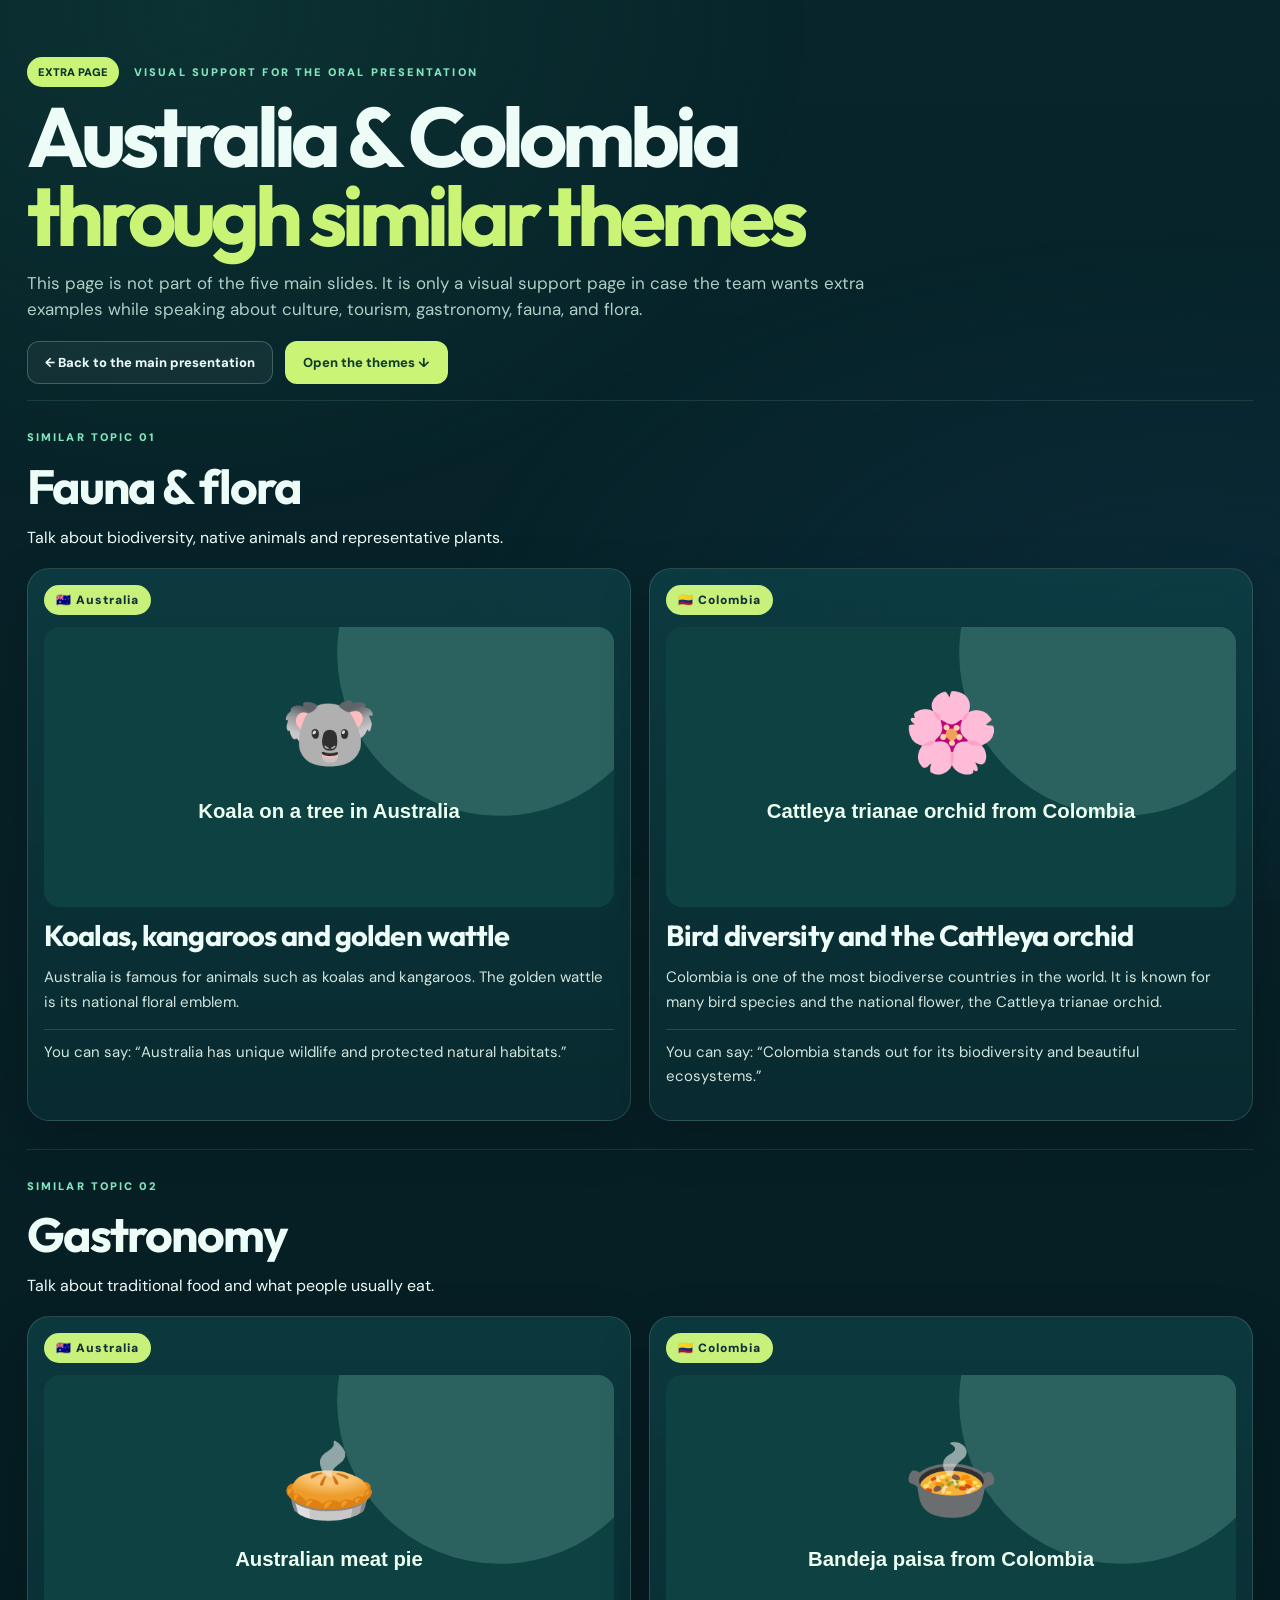
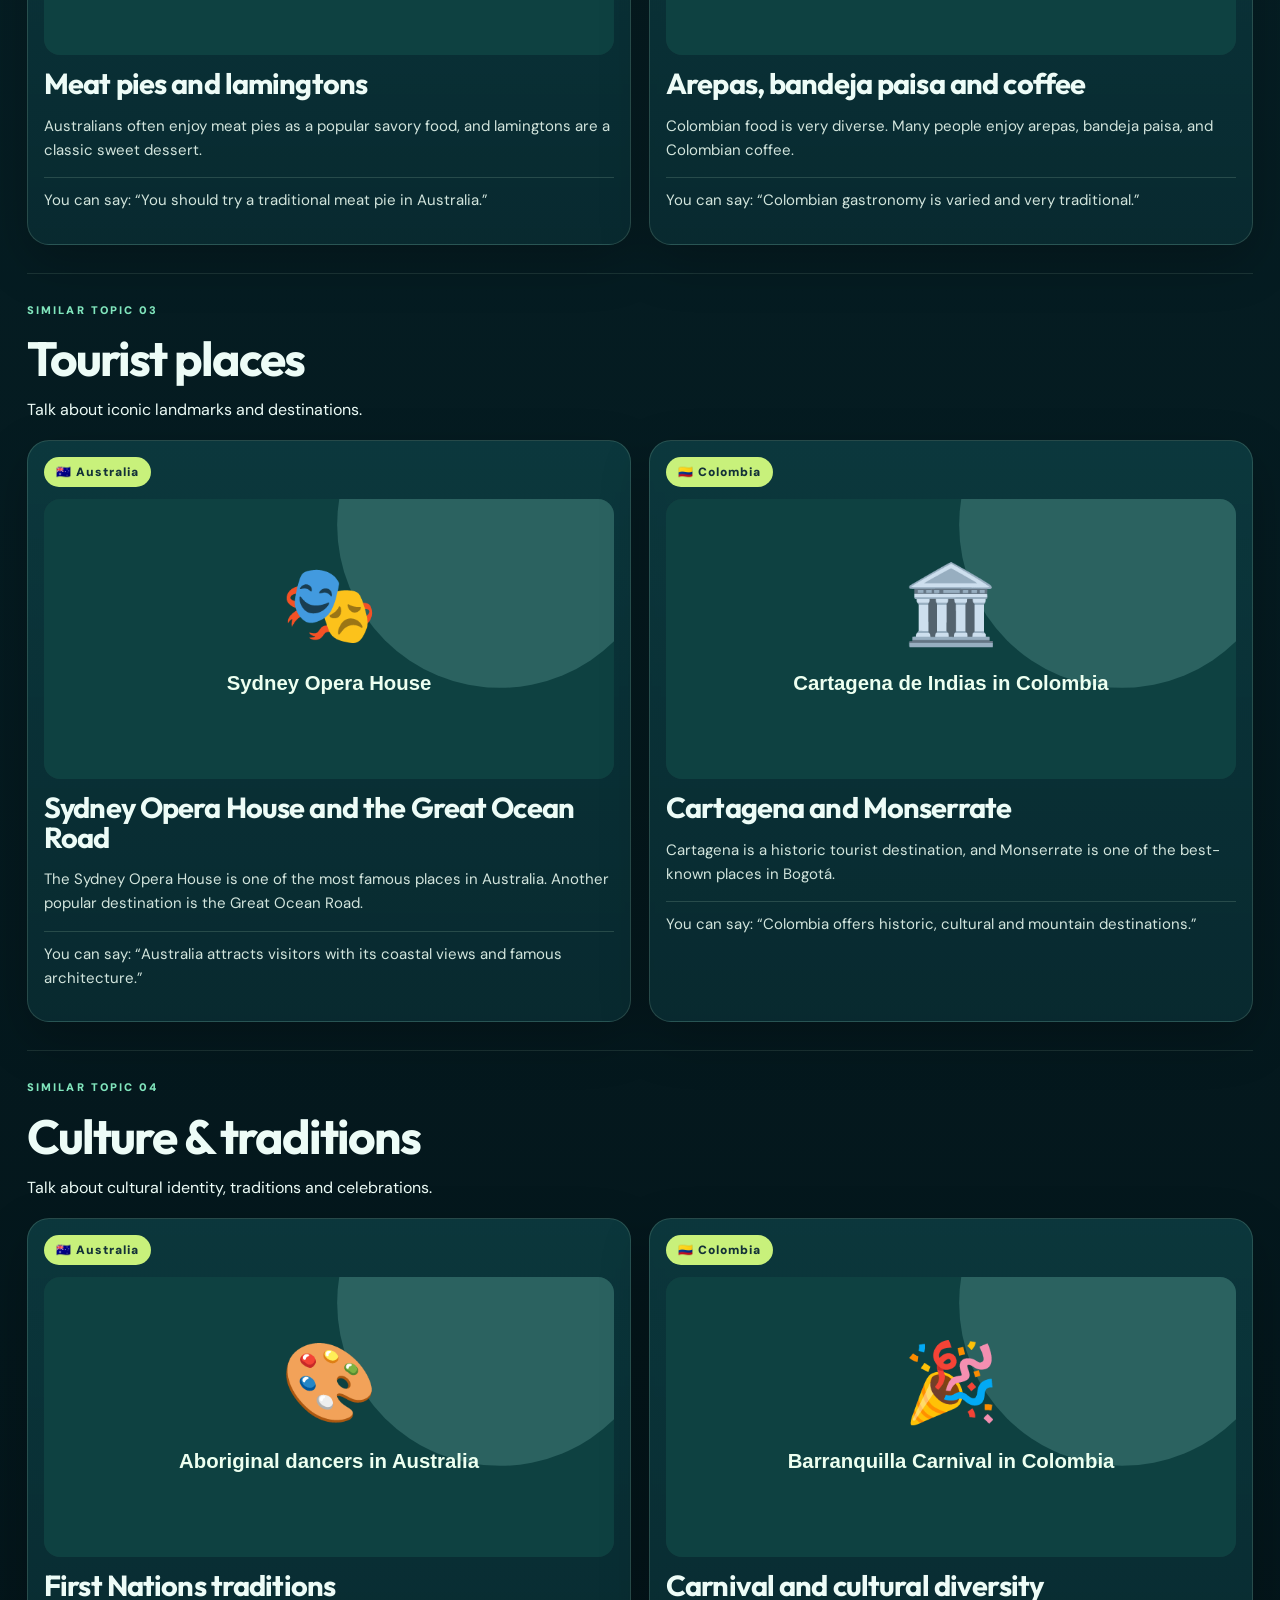
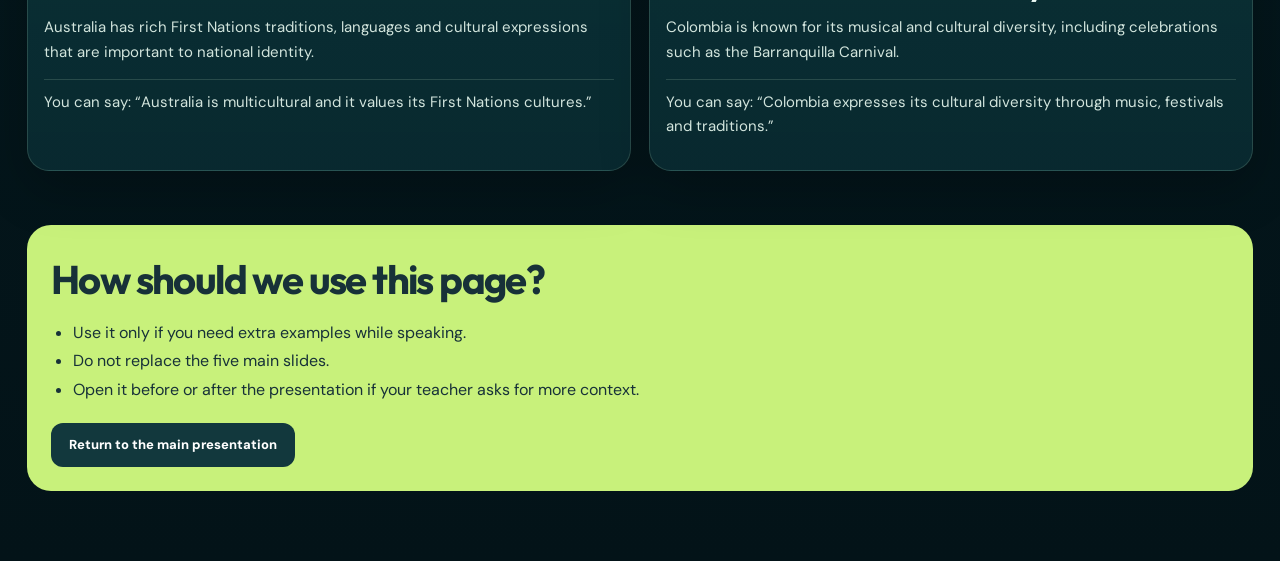
==== support-gallery.html @ c4a04786 "Add secondary visual support page for fauna, flora, food, tourism, and culture" ====
<!DOCTYPE html>
<html lang="en">
<head>
  <meta charset="UTF-8" />
  <meta name="viewport" content="width=device-width, initial-scale=1.0" />
  <meta name="theme-color" content="#0a2027" />
  <meta name="description" content="Extra visual support for the final English presentation: Australia and Colombia by similar themes." />
  <title>Extra Visual Support · Australia × Colombia</title>
  <link rel="preconnect" href="https://fonts.googleapis.com" />
  <link rel="preconnect" href="https://fonts.gstatic.com" crossorigin />
  <link href="https://fonts.googleapis.com/css2?family=Manrope:wght@400;500;700;800&family=Outfit:wght@600;700;800;900&display=swap" rel="stylesheet" />
  <link rel="stylesheet" href="styles.css" />
</head>
<body class="support-page-body">
  <main class="support-page page-width">
    <header class="support-hero">
      <p class="eyebrow"><span class="section-number">EXTRA PAGE</span> VISUAL SUPPORT FOR THE ORAL PRESENTATION</p>
      <h1>Australia & Colombia<br /><span class="colored">through similar themes</span></h1>
      <p class="section-subtitle">This page is not part of the five main slides. It is only a visual support page in case the team wants extra examples while speaking about culture, tourism, gastronomy, fauna, and flora.</p>
      <div class="support-actions">
        <a href="index.html" class="ghost-btn">← Back to the main presentation</a>
        <a href="#fauna" class="accent-btn">Open the themes ↓</a>
      </div>
    </header>

    <section class="support-theme" id="fauna">
      <div class="support-heading">
        <p class="eyebrow">SIMILAR TOPIC 01</p>
        <h2>Fauna & flora</h2>
        <p>Talk about biodiversity, native animals and representative plants.</p>
      </div>
      <div class="theme-grid">
        <article class="theme-card">
          <div class="theme-country">🇦🇺 Australia</div>
          <img class="topic-image" data-commons-query="Koala Australia eucalyptus" alt="Koala on a tree in Australia" loading="lazy" />
          <h3>Koalas, kangaroos and golden wattle</h3>
          <p>Australia is famous for animals such as koalas and kangaroos. The golden wattle is its national floral emblem.</p>
          <p class="mini-script">You can say: “Australia has unique wildlife and protected natural habitats.”</p>
        </article>
        <article class="theme-card">
          <div class="theme-country">🇨🇴 Colombia</div>
          <img class="topic-image" data-commons-query="Cattleya trianae Colombia orchid" alt="Cattleya trianae orchid from Colombia" loading="lazy" />
          <h3>Bird diversity and the Cattleya orchid</h3>
          <p>Colombia is one of the most biodiverse countries in the world. It is known for many bird species and the national flower, the Cattleya trianae orchid.</p>
          <p class="mini-script">You can say: “Colombia stands out for its biodiversity and beautiful ecosystems.”</p>
        </article>
      </div>
    </section>

    <section class="support-theme" id="food">
      <div class="support-heading">
        <p class="eyebrow">SIMILAR TOPIC 02</p>
        <h2>Gastronomy</h2>
        <p>Talk about traditional food and what people usually eat.</p>
      </div>
      <div class="theme-grid">
        <article class="theme-card">
          <div class="theme-country">🇦🇺 Australia</div>
          <img class="topic-image" data-commons-query="Australian meat pie food" alt="Australian meat pie" loading="lazy" />
          <h3>Meat pies and lamingtons</h3>
          <p>Australians often enjoy meat pies as a popular savory food, and lamingtons are a classic sweet dessert.</p>
          <p class="mini-script">You can say: “You should try a traditional meat pie in Australia.”</p>
        </article>
        <article class="theme-card">
          <div class="theme-country">🇨🇴 Colombia</div>
          <img class="topic-image" data-commons-query="Bandeja paisa Colombia food" alt="Bandeja paisa from Colombia" loading="lazy" />
          <h3>Arepas, bandeja paisa and coffee</h3>
          <p>Colombian food is very diverse. Many people enjoy arepas, bandeja paisa, and Colombian coffee.</p>
          <p class="mini-script">You can say: “Colombian gastronomy is varied and very traditional.”</p>
        </article>
      </div>
    </section>

    <section class="support-theme" id="tourism">
      <div class="support-heading">
        <p class="eyebrow">SIMILAR TOPIC 03</p>
        <h2>Tourist places</h2>
        <p>Talk about iconic landmarks and destinations.</p>
      </div>
      <div class="theme-grid">
        <article class="theme-card">
          <div class="theme-country">🇦🇺 Australia</div>
          <img class="topic-image" data-commons-query="Sydney Opera House harbour Australia" alt="Sydney Opera House" loading="lazy" />
          <h3>Sydney Opera House and the Great Ocean Road</h3>
          <p>The Sydney Opera House is one of the most famous places in Australia. Another popular destination is the Great Ocean Road.</p>
          <p class="mini-script">You can say: “Australia attracts visitors with its coastal views and famous architecture.”</p>
        </article>
        <article class="theme-card">
          <div class="theme-country">🇨🇴 Colombia</div>
          <img class="topic-image" data-commons-query="Cartagena de Indias Colombia city" alt="Cartagena de Indias in Colombia" loading="lazy" />
          <h3>Cartagena and Monserrate</h3>
          <p>Cartagena is a historic tourist destination, and Monserrate is one of the best-known places in Bogotá.</p>
          <p class="mini-script">You can say: “Colombia offers historic, cultural and mountain destinations.”</p>
        </article>
      </div>
    </section>

    <section class="support-theme" id="culture">
      <div class="support-heading">
        <p class="eyebrow">SIMILAR TOPIC 04</p>
        <h2>Culture & traditions</h2>
        <p>Talk about cultural identity, traditions and celebrations.</p>
      </div>
      <div class="theme-grid">
        <article class="theme-card">
          <div class="theme-country">🇦🇺 Australia</div>
          <img class="topic-image" data-commons-query="Aboriginal dance Australia culture" alt="Aboriginal dancers in Australia" loading="lazy" />
          <h3>First Nations traditions</h3>
          <p>Australia has rich First Nations traditions, languages and cultural expressions that are important to national identity.</p>
          <p class="mini-script">You can say: “Australia is multicultural and it values its First Nations cultures.”</p>
        </article>
        <article class="theme-card">
          <div class="theme-country">🇨🇴 Colombia</div>
          <img class="topic-image" data-commons-query="Barranquilla carnival Marimondas Colombia" alt="Barranquilla Carnival in Colombia" loading="lazy" />
          <h3>Carnival and cultural diversity</h3>
          <p>Colombia is known for its musical and cultural diversity, including celebrations such as the Barranquilla Carnival.</p>
          <p class="mini-script">You can say: “Colombia expresses its cultural diversity through music, festivals and traditions.”</p>
        </article>
      </div>
    </section>

    <section class="support-note">
      <h2>How should we use this page?</h2>
      <ul>
        <li>Use it only if you need extra examples while speaking.</li>
        <li>Do not replace the five main slides.</li>
        <li>Open it before or after the presentation if your teacher asks for more context.</li>
      </ul>
      <a href="index.html" class="accent-btn">Return to the main presentation</a>
    </section>
  </main>

<script>
(() => {
  const imgs=Array.from(document.querySelectorAll("img[data-commons-query]"));
  const fallback=(img)=>{
    const key=img.alt.toLowerCase();
    const icon=/koala/.test(key)?"🐨":/orchid/.test(key)?"🌸":/meat pie/.test(key)?"🥧":/bandeja/.test(key)?"🍲":/sydney/.test(key)?"🎭":/cartagena/.test(key)?"🏛️":/dancers/.test(key)?"🎨":"🎉";
    const label=img.alt.replace(/[&<>"]/g,"");
    const svg='<svg xmlns="http://www.w3.org/2000/svg" width="700" height="420" viewBox="0 0 700 420"><rect width="700" height="420" fill="#0e4141"/><circle cx="560" cy="70" r="200" fill="#2b6260"/><text x="350" y="200" font-size="95" text-anchor="middle">'+icon+'</text><text x="350" y="273" font-family="Arial,sans-serif" fill="#edfff0" font-weight="700" font-size="25" text-anchor="middle">'+label+'</text></svg>';
    img.src="data:image/svg+xml;charset=utf-8,"+encodeURIComponent(svg);
  };
  imgs.forEach((img)=>{
    fallback(img);
    const query=img.dataset.commonsQuery;
    const params=new URLSearchParams({action:"query",format:"json",origin:"*",generator:"search",gsrnamespace:"6",gsrlimit:"8",gsrsearch:query,prop:"imageinfo",iiprop:"url|mime",iiurlwidth:"750"});
    fetch("https://commons.wikimedia.org/w/api.php?"+params,{signal:AbortSignal.timeout(8000)})
      .then(r=>{if(!r.ok)throw Error("commons unavailable");return r.json()})
      .then(j=>{
        const photos=Object.values(j.query?.pages||{}).filter(p=>p.imageinfo?.[0]?.thumburl && /image\/(jpeg|png|webp)/.test(p.imageinfo[0].mime||""));
        if(!photos.length)return;
        const file=photos[0], info=file.imageinfo[0];
        img.onerror=()=>{img.onerror=null;fallback(img)};
        img.src=info.thumburl;
        const credit=document.createElement("a");credit.href=info.descriptionurl;credit.target="_blank";credit.rel="noopener noreferrer";credit.textContent="View photo source and license ↗";credit.className="gallery-credit";
        img.insertAdjacentElement("afterend",credit);
      }).catch(()=>{});
  });
})();
</script>
</body>
</html>
---- styles.css ----
@import url('https://fonts.googleapis.com/css2?family=DM+Sans:wght@400;500;600;700;800&family=Outfit:wght@400;500;600;700;800;900&display=swap');
:root{--bg:#071e25;--text:#edfcf7;--muted:#aac1be;--lime:#c9f476;--mint:#81e6bd;--border:#b3e0c52e;--card:#102e35;--dark:#062c30;--font:'DM Sans',sans-serif;--display:'Outfit',var(--font)}
*{box-sizing:border-box}html{scroll-behavior:smooth}body{margin:0;background:var(--bg);color:var(--text);font-family:var(--font);line-height:1.5}body::before{content:'';position:fixed;inset:0;z-index:-1;background:radial-gradient(ellipse at 15% 2%,#174a405b,transparent 40%),radial-gradient(ellipse at 93% 69%,#11334b75,transparent 44%);pointer-events:none}a{color:var(--mint)}button,input{font:inherit}button{cursor:pointer}button:focus-visible,a:focus-visible,input:focus-visible{outline:3px solid var(--lime);outline-offset:3px}.skip-link{position:absolute;left:10px;top:-100px;color:#002d25;background:var(--lime);z-index:200}.skip-link:focus{top:10px}.page-width{width:min(1300px,calc(100% - 54px));margin-inline:auto}.site-header{height:76px;display:flex;align-items:center;gap:25px;padding:0 max(27px,calc((100% - 1300px)/2));position:sticky;top:0;z-index:100;background:#071f27ee;backdrop-filter:blur(18px);border-bottom:1px solid var(--border)}.brand{text-decoration:none;display:inline-flex;align-items:center;gap:9px;color:#fff;font:800 18px var(--display);letter-spacing:-.06em;white-space:nowrap}.brand-icon{width:40px;height:40px;border-radius:13px;display:grid;place-items:center;background:var(--lime);color:#083128;font-size:25px}.brand-alt{color:var(--lime);margin-left:3px}.desktop-nav{margin-left:auto;display:flex;align-items:center;gap:2px}.desktop-nav a{white-space:nowrap;color:#bfd6d0;font-size:12px;font-weight:800;padding:12px;text-decoration:none;border-radius:30px;transition:.2s}.desktop-nav a:hover,.desktop-nav a.active{background:#c7f88420;color:var(--lime)}.header-actions{display:flex;gap:8px}.accent-btn,.ghost-btn{display:inline-flex;align-items:center;justify-content:center;gap:8px;border-radius:12px;border:1px solid transparent;padding:11px 17px;font-weight:800;text-decoration:none;font-size:13px;white-space:nowrap;transition:transform .15s,background .15s}.accent-btn{color:#113b2c;background:var(--lime)}.accent-btn:hover{background:#e4ffad;transform:translateY(-1px)}.ghost-btn{background:#ffffff0d;border-color:#c0ecc442;color:var(--text)}.ghost-btn:hover{background:#ffffff1d}.hero{display:grid;grid-template-columns:57% 43%;gap:10px;min-height:755px;align-items:center;padding:58px 0 70px}.eyebrow{font-size:11px;letter-spacing:.19em;font-weight:900;color:var(--mint);text-transform:uppercase;margin:0 0 16px}.live-dot{display:inline-block;width:8px;height:8px;border-radius:50%;background:var(--lime);margin-right:9px;box-shadow:0 0 0 5px #b8ec7620}.divided{margin-inline:7px;color:#79b3a3}.flag-line{display:flex;gap:10px;align-items:center;font-weight:900;font-size:18px;letter-spacing:.03em;margin-bottom:22px}.flag-line span:last-child{font-size:12px;color:#d0e8e1;margin-left:10px}.arrow-sign{color:var(--mint)}.hero h1{font:900 clamp(56px,7.8vw,114px)/.91 var(--display);letter-spacing:-.078em;margin:0 0 29px}.hero h1 em{font-style:normal;color:var(--lime)}.hero-subtitle{color:#b4d1c8;max-width:510px;font-size:17px;line-height:1.62}.hero-subtitle strong{color:#effff2}.hero-actions{display:flex;gap:12px;flex-wrap:wrap;margin:29px 0 27px}.arrow-btn span{font-size:17px}.hero-tags{display:flex;gap:7px;flex-wrap:wrap}.hero-tags span{border:1px solid var(--border);border-radius:100px;padding:8px 12px;background:#ffffff0a;font-size:11px;font-weight:800}.hero-visual{height:615px;position:relative;display:grid;place-items:center;isolation:isolate}.hero-visual::before{content:'';position:absolute;inset:5% 8%;border-radius:50%;background:radial-gradient(circle,#50e3b755,transparent 68%);filter:blur(15px)}.planet-disc{position:absolute;width:440px;aspect-ratio:1;border:2px solid #d0ffa51d;border-radius:50%;display:grid;place-items:center;background:radial-gradient(circle at 25% 25%,#36a396,#093d49 53%,#051b23);box-shadow:0 0 110px #12ae7c55, inset -28px -40px 80px #0007;z-index:0}.planet-disc>span{font-size:255px;filter:drop-shadow(0 15px 15px #0006);line-height:1}.disc-ring{position:absolute;inset:-24px;border-radius:50%;border:1px dashed #bfeeb063}.ring-two{inset:-53px;border-color:#bfeeb028}.hero-poster{position:absolute;right:0;bottom:17px;width:172px;max-height:260px;object-fit:cover;object-position:top;box-shadow:0 16px 45px #001b1a;transform:rotate(8deg);border:5px solid #fff;border-radius:10px;z-index:2}.visual-caption{position:absolute;background:#0b3035e8;border:1px solid #b3e0c56c;backdrop-filter:blur(8px);border-radius:15px;padding:15px 19px;z-index:3;box-shadow:0 15px 35px #0005}.visual-caption span{display:block;font-size:10px;letter-spacing:.15em;color:var(--mint);font-weight:900}.visual-caption strong{font:800 20px var(--display)}.visual-caption-top{top:60px;left:-10px}.visual-caption-bottom{bottom:90px;left:-40px}.slide{padding:98px 0 92px;scroll-margin-top:76px;border-top:1px solid var(--border);min-height:95vh}.section-heading{display:flex;justify-content:space-between;gap:20px;align-items:flex-start;margin-bottom:32px}.section-number{background:var(--lime);color:#0b342b;padding:8px 11px;border-radius:99px;margin-right:10px;letter-spacing:0}.section-heading h2{font:900 clamp(40px,5.3vw,78px)/1 var(--display);letter-spacing:-.062em;margin:0 0 14px}.colored{color:var(--lime)}.section-subtitle{color:#afcec6;font-size:17px;line-height:1.55;max-width:900px;margin:0}.corner-symbol{font:900 70px var(--display);color:var(--lime);opacity:.85}.slide-grid{display:grid;grid-template-columns:repeat(12,minmax(0,1fr));gap:16px}.feature-photo{grid-column:span 7;min-height:375px;position:relative;border-radius:22px;overflow:hidden;margin:0;background:linear-gradient(115deg,#084236,#123a51)}.feature-photo img{display:block;width:100%;height:100%;min-height:375px;object-fit:cover}.feature-photo figcaption{position:absolute;bottom:0;left:0;right:0;padding:45px 24px 20px;background:linear-gradient(0deg,#031b1df4,transparent);display:grid;gap:6px;font-weight:900;letter-spacing:.08em}.feature-photo small{font-size:11px;font-weight:500;letter-spacing:0;color:#def0ea}.feature-photo small a{color:#d5ffd3}.country-card{grid-column:span 5;position:relative;min-height:375px;background:#c9f478;color:#113329;border-radius:22px;padding:30px;overflow:hidden}.country-card::after{content:'✳';position:absolute;right:-8px;bottom:-60px;font-size:235px;opacity:.06}.card-eyebrow{font-size:11px;letter-spacing:.16em;font-weight:900;margin:0 0 16px}.mini-flag{position:absolute;right:25px;top:17px;font-size:33px}.fact-list{margin:0 0 15px}.fact-list>div{display:flex;justify-content:space-between;gap:16px;border-bottom:1px solid #0c37252f;padding:10px 0}.fact-list dt{font-size:12px;color:#2c4935}.fact-list dd{font-size:13px;font-weight:900;text-align:right;margin:0;max-width:61%}.fact-list dd small{display:block;font-weight:500}.country-card .text-link{color:#0a5334}.text-link{font-size:12px;font-weight:800;text-decoration:none}.text-link:hover{text-decoration:underline}.info-card{grid-column:span 4;background:linear-gradient(135deg,#10353a,#0b2b33);border:1px solid var(--border);border-radius:22px;padding:24px;min-height:270px;box-shadow:0 15px 35px #00171e1e}.info-card h3{font:800 23px/1.1 var(--display);letter-spacing:-.035em;margin:0 0 13px}.info-card p{color:#bad1ce;font-size:13px;line-height:1.65}.info-card p strong{color:#e4faed}.map-card{padding:20px}.card-top{display:flex;gap:12px;align-items:center;margin-bottom:14px}.card-top>span{width:45px;height:45px;display:grid;place-items:center;background:#d4fa841c;border-radius:13px;font-size:24px}.card-top h3{margin:0}.card-top p{font-size:11px;margin:4px 0 0}.map-card iframe{width:100%;height:175px;display:block;border:0;border-radius:12px;margin-bottom:11px;background:#cdd}.info-icon{display:block;font-size:31px;margin-bottom:17px}.grammar-tag{font-size:10px;font-weight:900;letter-spacing:.13em;color:var(--lime);margin-top:16px}.info-card .quote{color:#f0fff0;font:600 16px/1.4 var(--display);margin:5px 0 0}.source-mini{font-size:11px!important;color:#a4cac2!important}.gallery-card{grid-column:span 12;min-height:180px}.image-gallery{display:flex;gap:11px;overflow-x:auto;padding:4px 0 6px}.gallery-placeholder{font-style:italic}.gallery-photo{width:200px;flex:none;border:1px solid var(--border);border-radius:11px;overflow:hidden;background:#051f27}.gallery-photo img{width:100%;height:135px;display:block;object-fit:cover}.gallery-photo a{display:block;padding:8px;font-size:10px;line-height:1.3;text-decoration:none;white-space:nowrap;overflow:hidden;text-overflow:ellipsis}.comparison-grid{display:grid;grid-template-columns:1fr 1fr;gap:17px}.percent-card{padding:30px;border-radius:23px;background:linear-gradient(125deg,#174d47,#10383c);border:1px solid var(--border)}.co-percent{background:linear-gradient(125deg,#113f54,#0f3143)}.percent-card>p:first-child{font-size:12px;font-weight:900;color:#c6e9d9;letter-spacing:.09em}.percent-row{display:flex;justify-content:space-between;gap:25px;align-items:center;margin:22px 0}.percent-row strong{font:900 clamp(55px,5.3vw,84px)/.95 var(--display);letter-spacing:-.06em;color:var(--lime)}.co-percent .percent-row strong{color:#7de5e3}.percent-row span{font-size:15px;font-weight:900;max-width:195px}.percent-track{height:13px;border-radius:30px;background:#ffffff24;overflow:hidden}.percent-track span{height:100%;display:block;background:var(--lime);border-radius:30px}.co-percent .percent-track span{background:#7de5e3}.percent-detail{color:#c4ddd5;line-height:1.65;font-size:13px}.methodology{display:flex;gap:15px;padding:20px 25px;border:1px solid #fbd98365;background:#fbd98316;border-radius:17px;margin:18px 0}.methodology span{font-size:23px}.methodology p{margin:0;color:#f9ebc4;font-size:13px}.trio-grid{display:grid;grid-template-columns:repeat(3,1fr);gap:17px}.metric-tile{padding:25px;border-radius:20px;border:1px solid var(--border);background:#ffffff09}.metric-tile>span{color:var(--mint);font-size:11px;font-weight:900;letter-spacing:.1em}.metric-tile strong{display:block;font:900 57px var(--display);color:var(--lime);letter-spacing:-.05em;margin:6px 0}.metric-tile strong.lesson-stat{font-size:31px}.metric-tile p{font-size:13px;color:#c4dad4;margin:0 0 8px}.metric-tile a{font-size:11px;text-decoration:none}.organizations-grid{display:grid;grid-template-columns:repeat(3,1fr);gap:16px}.organization{display:flex;flex-direction:column;min-height:228px;padding:25px;border:1px solid var(--border);border-radius:22px;background:linear-gradient(125deg,#0c3138,#0b2b31)}.org-header{display:flex;justify-content:space-between;gap:6px;align-items:center;font-size:10px;font-weight:900;color:var(--mint);letter-spacing:.07em}.org-pill{font-size:9px;border:1px solid #a4eccc51;border-radius:30px;padding:5px 7px;color:#d3ece3}.organization h3{font:900 28px var(--display);margin:15px 0 7px;letter-spacing:-.04em}.organization p{font-size:13px;color:#bfd4d0;line-height:1.55;flex:1}.organization a{font-size:12px;text-decoration:none;font-weight:800}.history-panel{background:#c9f479;color:#133529;border-radius:22px;padding:24px 29px;margin-top:18px}.history-panel>span{font-size:11px;font-weight:900;letter-spacing:.13em}.history-panel h3{font:900 28px var(--display);letter-spacing:-.04em;margin:8px 0}.history-panel p{margin:8px 0;font-size:14px}.history-panel a{color:#235539;font-size:12px;font-weight:800}.campaign-grid{display:grid;grid-template-columns:7fr 5fr;gap:17px}.campaign-poster{min-height:635px;padding:34px;background:radial-gradient(circle at 90% 20%,#a5ef717a,transparent 40%),linear-gradient(145deg,#23695f,#0c3a3f 68%,#092536);border:1px solid #d1fbb74b;border-radius:24px;display:flex;flex-direction:column;justify-content:space-between;position:relative;overflow:hidden}.campaign-poster:after{content:'♻';pointer-events:none;position:absolute;right:-15px;top:15px;color:#d3ffb021;font-size:280px;line-height:1}.campaign-poster-top,.campaign-poster-bottom{display:flex;justify-content:space-between;align-items:start;gap:15px;position:relative;z-index:1}.campaign-poster-top>span:first-child{font-size:12px;font-weight:900;letter-spacing:.12em;color:#e7ffe0}.campaign-logo{font-size:43px;color:var(--lime)}.campaign-poster h3{font:900 clamp(42px,5.4vw,75px)/.94 var(--display);letter-spacing:-.07em;z-index:1;margin:15px 0 5px}.campaign-poster h3 em{font-style:normal;color:var(--lime)}.campaign-poster>p{font-size:17px;font-weight:700;z-index:1}.conditional-lines{position:relative;z-index:1;display:grid;gap:12px;margin:18px 0}.conditional-lines div{padding:13px 16px;border:1px solid #d7fbb456;border-radius:13px;background:#062b2c66}.conditional-lines small{display:block;color:var(--lime);letter-spacing:.1em;font-size:10px;font-weight:900}.conditional-lines strong{display:block;font-size:15px}.campaign-poster-bottom{align-items:end}.campaign-poster-bottom div span{display:block;color:var(--lime);font-weight:900;font-size:12px}.campaign-poster-bottom small{display:block;color:#cce5d6;font-size:11px}.campaign-poster-bottom img{width:105px;height:105px;border-radius:12px;border:8px solid white;background:#fff}.action-panel{padding:31px;border-radius:24px;background:#c7f478;color:#14352a}.action-panel h3{font:900 45px/1 var(--display);letter-spacing:-.055em;margin:0 0 25px}.action-list{padding:0;margin:0;list-style:none;counter-reset:action}.action-list li{counter-increment:action;display:grid;grid-template-columns:35px 1fr;gap:0 13px;border-top:1px solid #335c3c40;padding:16px 0}.action-list li:before{content:'0' counter(action);font:900 19px var(--display);color:#2e7b55;grid-row:span 2}.action-list li strong{font:900 17px var(--display)}.action-list li span{font-size:12px;line-height:1.5;color:#345946}.planning-disclaimer{font-size:12px;border-top:1px solid #335c3c40;padding-top:15px}.grammar-panel,.vocab-panel{grid-column:span 1}.grammar-row{display:grid;grid-template-columns:120px 1fr;gap:16px;border-top:1px solid var(--border);padding:10px 0}.grammar-row>span{color:var(--lime);font-size:10px;font-weight:900;letter-spacing:.08em}.grammar-row p{margin:0}.grammar-row p b{color:#e7ffe1}.keyword-tags{display:flex;flex-wrap:wrap;gap:8px}.keyword-tags span{padding:9px 12px;border:1px solid #c2f6bf3c;background:#a0d79c16;border-radius:40px;color:#e0f6df;font-size:12px;font-weight:800}.contact-title{margin-top:28px!important}.video-panel{grid-column:1 / -1;border-radius:24px;padding:28px;background:#0b3339;border:1px solid var(--border)}.video-meta{display:flex;justify-content:space-between;gap:15px;align-items:start}.video-meta h3{font:900 30px var(--display);letter-spacing:-.04em;margin:0}.video-meta p:last-child{color:#bcd4ce;font-size:13px;max-width:680px}.external-badge{padding:8px 11px;font-size:11px;color:var(--lime);font-weight:900;border:1px solid #a0ecc147;border-radius:30px;white-space:nowrap}.video-controls{display:grid;grid-template-columns:7fr 5fr;gap:20px}.video-frame{aspect-ratio:16 / 9;border:1px solid var(--border);border-radius:15px;background:#020b13;overflow:hidden}.video-frame iframe{border:0;width:100%;height:100%;display:block}.video-side h4{font:900 22px var(--display);margin:0 0 10px}.video-side>a{display:inline-block;margin-bottom:18px;font-size:13px}.video-side label{display:block;color:#d2ebde;font-size:12px;font-weight:800;margin-bottom:7px}.video-edit{display:flex;flex-wrap:wrap;gap:8px}.video-edit input{background:#06242b;color:#fff;border:1px solid #92dbba66;border-radius:10px;padding:10px;flex:1;min-width:140px}.video-side .ghost-btn{margin-top:11px}.podcast-section{margin-top:90px;margin-bottom:78px;padding:50px;background:var(--lime);color:#153b30;border-radius:30px;display:grid;grid-template-columns:1fr 280px;gap:30px;position:relative}.podcast-copy .eyebrow{color:#315a38}.podcast-copy h2{font:900 clamp(42px,5.6vw,80px)/.96 var(--display);letter-spacing:-.065em;margin:0 0 23px}.podcast-copy h2 em{font-style:normal;color:#447952}.podcast-copy>p{max-width:700px}.podcast-buttons{display:flex;gap:8px;align-items:center;flex-wrap:wrap;margin-top:20px}.podcast-buttons .accent-btn{background:#093b3b;color:#eaffdf}.podcast-buttons .ghost-btn{background:transparent;border-color:#1c5c43;color:#16412c}.podcast-art{display:flex;align-items:center;justify-content:center;flex-direction:column}.microphone{font-size:170px;line-height:1;filter:drop-shadow(0 20px 10px #174d3538)}.podcast-art>span{font:900 55px/.8 var(--display);text-align:center}.podcast-art small{font-size:14px}.speaker-script{grid-column:1 / -1;border-radius:20px;background:#0b3439;color:#f3fffa;padding:28px;max-height:650px;overflow:auto}.speaker-script h3{color:var(--lime);font:900 21px var(--display);margin-bottom:6px}.speaker-script p{font-size:15px;line-height:1.76}.speaker-script article{border-top:1px solid var(--border);padding-top:15px}.speaker-script .script-intro{color:#c1ddd2}.references{border-top:1px solid var(--border);padding:58px 0 65px}.references h2{font:900 39px var(--display);margin:0 0 9px}.references>p:not(.eyebrow){color:var(--muted);max-width:800px;font-size:13px}.refs-grid{display:grid;grid-template-columns:repeat(2,1fr);gap:8px 23px;margin-top:25px}.refs-grid a{font-size:12px;line-height:1.6;text-decoration:none;padding:10px 0;border-bottom:1px solid var(--border)}.footer{border-top:1px solid var(--border);padding:25px max(27px,calc((100% - 1300px)/2));display:flex;justify-content:space-between;gap:25px;flex-wrap:wrap;color:var(--muted);font-size:11px;font-weight:800}.footer a{text-decoration:none}.presentation-toolbar{position:fixed;bottom:18px;left:50%;transform:translateX(-50%);padding:8px;background:#10343ceF;border:1px solid #c4f4a477;border-radius:60px;z-index:200;align-items:center;gap:13px;box-shadow:0 15px 40px #000a}.presentation-toolbar:not([hidden]){display:flex}.presentation-toolbar button{border:0;border-radius:30px;background:var(--lime);color:#183d2f;font-weight:900;padding:10px 13px}.presentation-toolbar span{font-size:13px;font-weight:900;white-space:nowrap}.presentation-toolbar button.exit-present{background:#ffffff20;color:#fff}.is-presenting .hero,.is-presenting .references,.is-presenting .podcast-section,.is-presenting .footer{display:none}.is-presenting .slide{display:none;min-height:calc(100vh - 80px);height:auto;padding-top:25px;padding-bottom:65px;border:0}.is-presenting .slide.is-active{display:block}.is-presenting .slide .section-heading h2{font-size:clamp(38px,4vw,62px)}.is-presenting .feature-photo{min-height:310px}.is-presenting .feature-photo img{min-height:310px;max-height:380px}.is-presenting .slide .info-card{min-height:200px}.is-presenting .slide .gallery-card{display:none}.is-presenting .slide .campaign-poster{min-height:520px}.is-presenting .slide .action-panel{padding:23px}.is-presenting .slide .action-list li{padding:10px 0}.is-presenting .slide .grammar-panel,.is-presenting .slide .vocab-panel,.is-presenting .slide .video-panel{display:none}.is-presenting #compare .trio-grid{margin-top:12px}.is-presenting #organizations .organization{min-height:180px;padding:18px}.is-presenting #organizations .history-panel{padding:15px 24px}.is-presenting .section-subtitle{font-size:15px}
@media(max-width:1150px){.site-header{flex-wrap:wrap;height:auto;min-height:72px;padding-block:12px}.desktop-nav{order:3;width:100%;justify-content:center;overflow:auto}.hero{grid-template-columns:1fr 1fr}.hero h1{font-size:clamp(52px,7.5vw,91px)}.planet-disc{width:310px}.planet-disc>span{font-size:205px}.hero-visual{height:520px}.hero-poster{width:125px}.visual-caption{padding:11px}.visual-caption-bottom{left:-8px}.organizations-grid{grid-template-columns:repeat(2,1fr)}.info-card{grid-column:span 6}.gallery-card{grid-column:span 12}}
@media(max-width:760px){.page-width{width:min(100% - 26px,1300px)}.site-header{padding:10px 13px}.brand{font-size:15px}.brand-icon{width:34px;height:34px}.desktop-nav a{font-size:10px;padding:7px 8px}.header-actions .ghost-btn{display:none}.hero{grid-template-columns:1fr;min-height:0;padding:54px 0}.hero h1{font-size:clamp(55px,11vw,90px)}.hero-visual{height:360px}.planet-disc{width:240px}.planet-disc>span{font-size:155px}.hero-poster{width:107px;max-height:160px}.visual-caption{font-size:11px}.visual-caption strong{font-size:13px}.visual-caption-top{top:0;left:0}.visual-caption-bottom{bottom:22px;left:6px}.slide{padding:60px 0;min-height:0}.section-heading h2{font-size:45px}.corner-symbol{font-size:40px}.section-subtitle{font-size:14px}.feature-photo,.country-card{grid-column:span 12}.feature-photo,.feature-photo img{min-height:280px;max-height:350px}.country-card{padding:22px}.info-card,.gallery-card{grid-column:span 12}.comparison-grid,.trio-grid,.organizations-grid,.campaign-grid,.video-controls,.refs-grid{grid-template-columns:1fr}.percent-row{display:block}.percent-row strong{font-size:62px}.percent-row span{display:block}.campaign-poster{min-height:500px;padding:22px}.campaign-poster h3{font-size:51px}.campaign-grid>.info-card,.campaign-grid>.video-panel{grid-column:1}.grammar-row{grid-template-columns:95px 1fr;gap:9px}.podcast-section{margin-top:40px;padding:26px;grid-template-columns:1fr}.podcast-art{display:none}.references{padding:40px 0}.footer{padding:24px 14px}.is-presenting .slide{height:calc(100vh - 135px);overflow-y:auto;padding-top:15px}.is-presenting .section-heading h2{font-size:36px}.is-presenting #organizations .organizations-grid{grid-template-columns:1fr 1fr}.is-presenting #organizations .organization{min-height:210px}.is-presenting #campaign .campaign-grid{grid-template-columns:1fr}.is-presenting #campaign .action-panel{display:none}}
@media print{body{background:#fff;color:#102d2b}.site-header,.hero,.footer,.presentation-toolbar,.podcast-section,.video-panel,.gallery-card{display:none!important}.slide{display:block!important;color:#142e2e;break-after:page;min-height:0;padding:20px 0}.section-heading h2{color:#142e2e}.section-subtitle{color:#233}.info-card,.organization{background:#fff;color:#111;border:1px solid #ccc}.info-card p,.organization p{color:#222}.campaign-poster,.country-card,.percent-card,.action-panel{print-color-adjust:exact;-webkit-print-color-adjust:exact}.feature-photo img{max-height:350px}.references{display:block}.refs-grid a{color:#144}}
@media(prefers-reduced-motion:reduce){*{scroll-behavior:auto!important;transition:none!important}}

@media print{body.print-poster-only .slide,body.print-poster-only .references{display:none!important}body.print-poster-only #campaign{display:block!important;padding:0!important;margin:0!important;break-after:auto!important}body.print-poster-only #campaign .section-heading{display:none!important}body.print-poster-only #campaign .campaign-grid{display:block!important}body.print-poster-only #campaign .campaign-grid>*:not(.campaign-poster){display:none!important}body.print-poster-only #campaign .campaign-poster{min-height:93vh;width:100%;border:0!important}}

/* Real campaign poster — section 05; original illustration kept as an image. */
.campaign-poster{
  display:block;
  align-self:start;
  width:100%;
  min-height:0;
  padding:0;
  margin:0;
  background:#074047;
  border:1px solid #d1fbb74b;
  border-radius:24px;
  overflow:hidden;
  box-shadow:0 22px 60px #001c2750;
}
.campaign-poster::after{display:none}
.poster-image-wrap{position:relative;width:100%;line-height:0}
.campaign-art{display:block;width:100%;height:auto;object-fit:contain}
.poster-qr-overlay{
  position:absolute;
  left:76.5%;
  top:79.2%;
  width:13.2%;
  aspect-ratio:1;
  line-height:0;
  background:#fff;
  padding:2px;
  border-radius:4px;
  box-shadow:0 0 0 2px #fff;
}
.poster-qr-overlay img{display:block;width:100%;height:100%;object-fit:contain}
.campaign-poster-caption{display:flex;align-items:center;justify-content:space-between;gap:14px;padding:13px 19px;background:#063c39;color:#e6ffe7;font-size:12px;font-weight:800;flex-wrap:wrap}
.campaign-poster-caption a{color:#c7f58a;text-decoration:underline;text-underline-offset:3px}
.is-presenting .slide .campaign-poster{min-height:0}
@media(max-width:700px){.campaign-poster{min-height:0;padding:0}.campaign-poster-caption{padding:12px 14px;font-size:11px}}
@media print{body.print-poster-only #campaign .campaign-poster{min-height:0;width:100%;height:auto;break-inside:avoid}body.print-poster-only #campaign .campaign-poster-caption{display:none}}


/* Optional Australia & Colombia cultural visual reference, outside the 5 slides. */
.support-link{opacity:.72;font-size:13px}
.support-link:hover{opacity:1}
.subtle-link{color:#c9f08a;font-size:12px;font-weight:700;text-decoration:none}
.subtle-link:hover{text-decoration:underline}
.is-presenting .support-link{display:none}
.support-page-body{background:linear-gradient(180deg,#07252b,#031318);min-height:100vh}
.support-page{padding:38px 0 70px}
.support-hero{padding:26px 0 16px}
.support-hero h1{font-family:var(--display);font-size:clamp(42px,7vw,84px);line-height:.95;letter-spacing:-.06em;margin:0 0 14px}
.support-actions{display:flex;gap:12px;flex-wrap:wrap;margin-top:18px}
.support-theme{padding:28px 0;border-top:1px solid rgba(190,236,206,.12)}
.support-heading{margin-bottom:18px}
.support-heading h2{font-family:var(--display);font-size:clamp(30px,4vw,48px);line-height:1;letter-spacing:-.04em;margin:6px 0 10px}
.theme-grid{display:grid;grid-template-columns:repeat(2,minmax(0,1fr));gap:18px}
.theme-card{background:linear-gradient(180deg,rgba(14,67,72,.72),rgba(9,43,49,.92));border:1px solid rgba(196,238,203,.16);border-radius:22px;padding:16px;box-shadow:0 18px 50px rgba(0,0,0,.22)}
.theme-country{display:inline-flex;align-items:center;gap:8px;background:#c8f17b;color:#133138;border-radius:999px;padding:6px 12px;font-size:12px;font-weight:900;letter-spacing:.08em;margin-bottom:12px}
.theme-card img{width:100%;height:280px;object-fit:cover;display:block;border-radius:16px;margin-bottom:14px;background:#17373b}
.theme-card h3{font-family:var(--display);font-size:29px;line-height:1.02;letter-spacing:-.03em;margin:0 0 10px}
.theme-card p{color:#d2e5dd;font-size:15px;line-height:1.62}
.mini-script{margin-top:10px;padding-top:10px;border-top:1px solid rgba(196,238,203,.16);font-size:13px;color:#bde2b0}
.support-note{margin-top:26px;background:#c8f17b;border-radius:24px;padding:24px;color:#173138}
.support-note h2{font-family:var(--display);font-size:40px;letter-spacing:-.04em;margin:0 0 10px}
.support-note ul{margin:0 0 18px;padding-left:22px;line-height:1.8}
.support-note .accent-btn{background:#12383d;color:#fff}
@media (max-width: 900px){.theme-grid{grid-template-columns:1fr}.theme-card img{height:230px}}
/* Accessible fallback and source credits for supporting visual comparisons. */
.gallery-credit{display:inline-block;color:#c9ef91;font-size:12px;font-weight:800;padding:4px 0 9px}
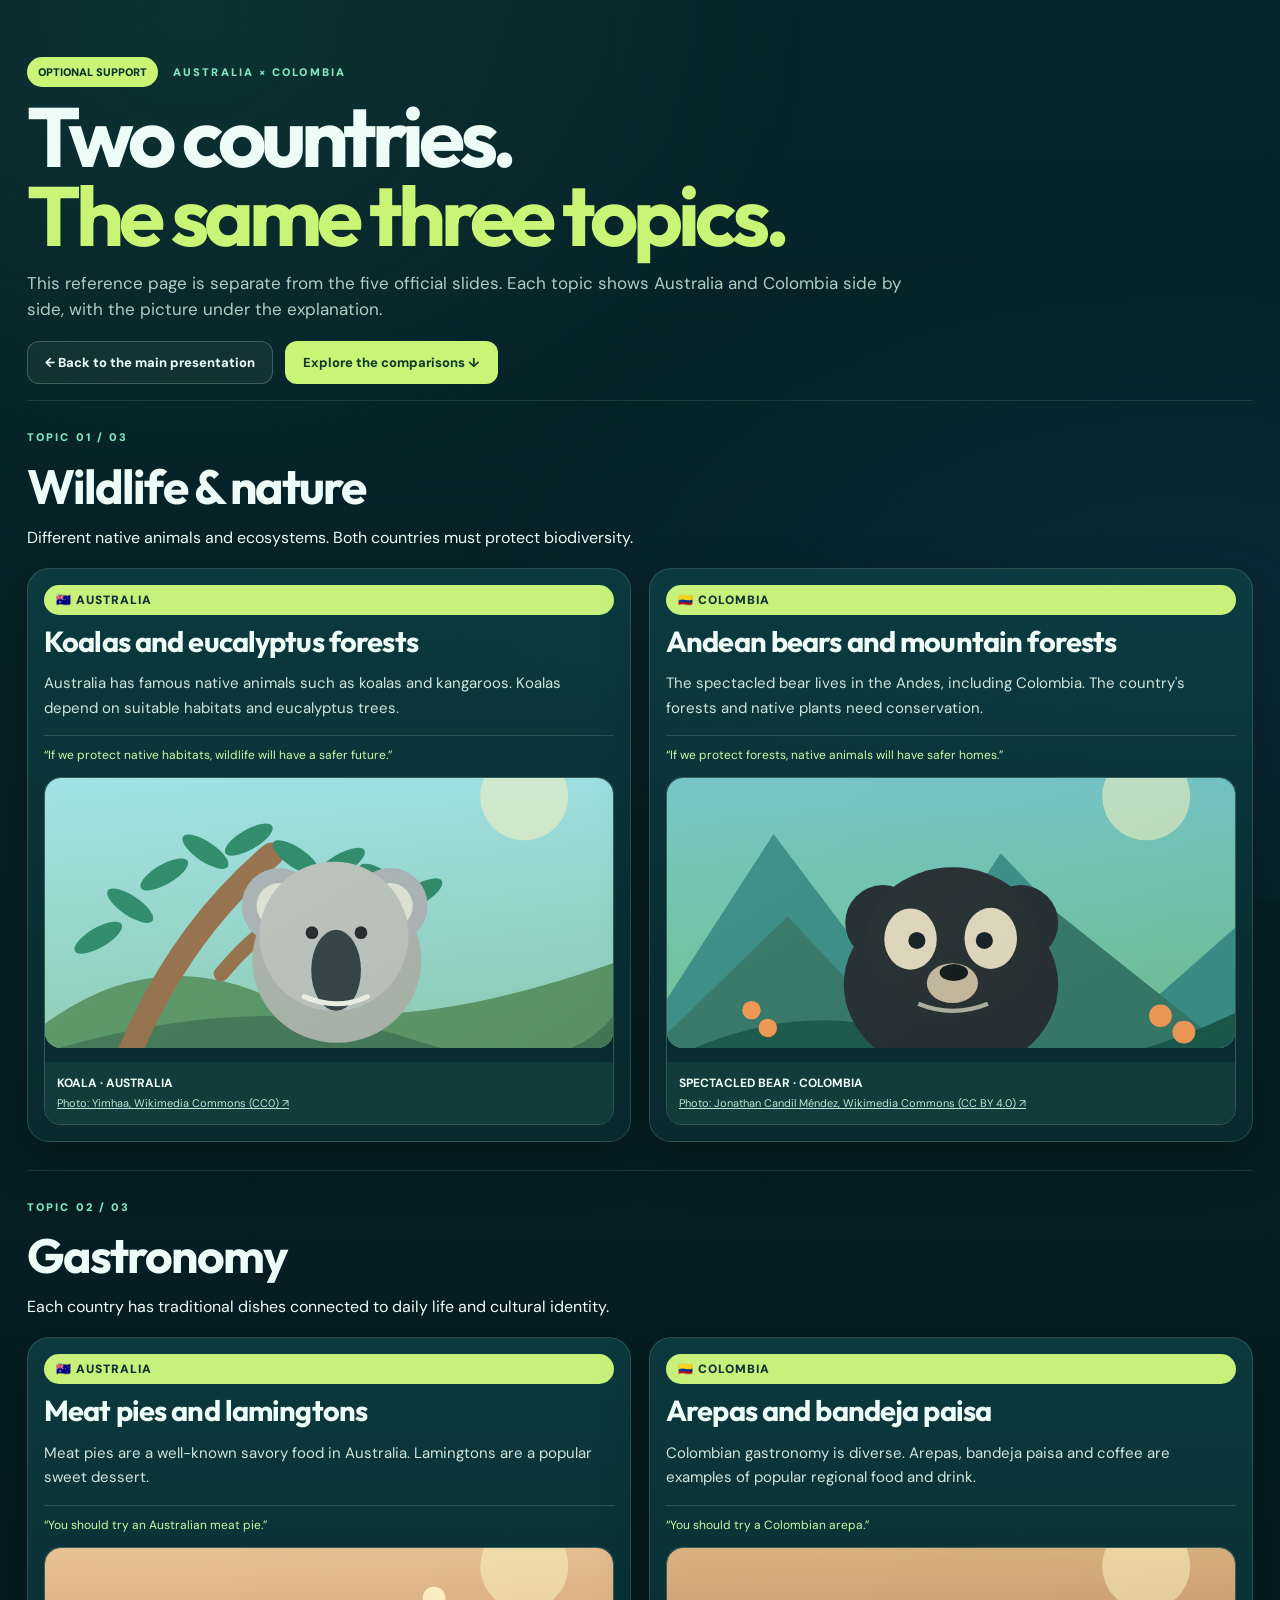
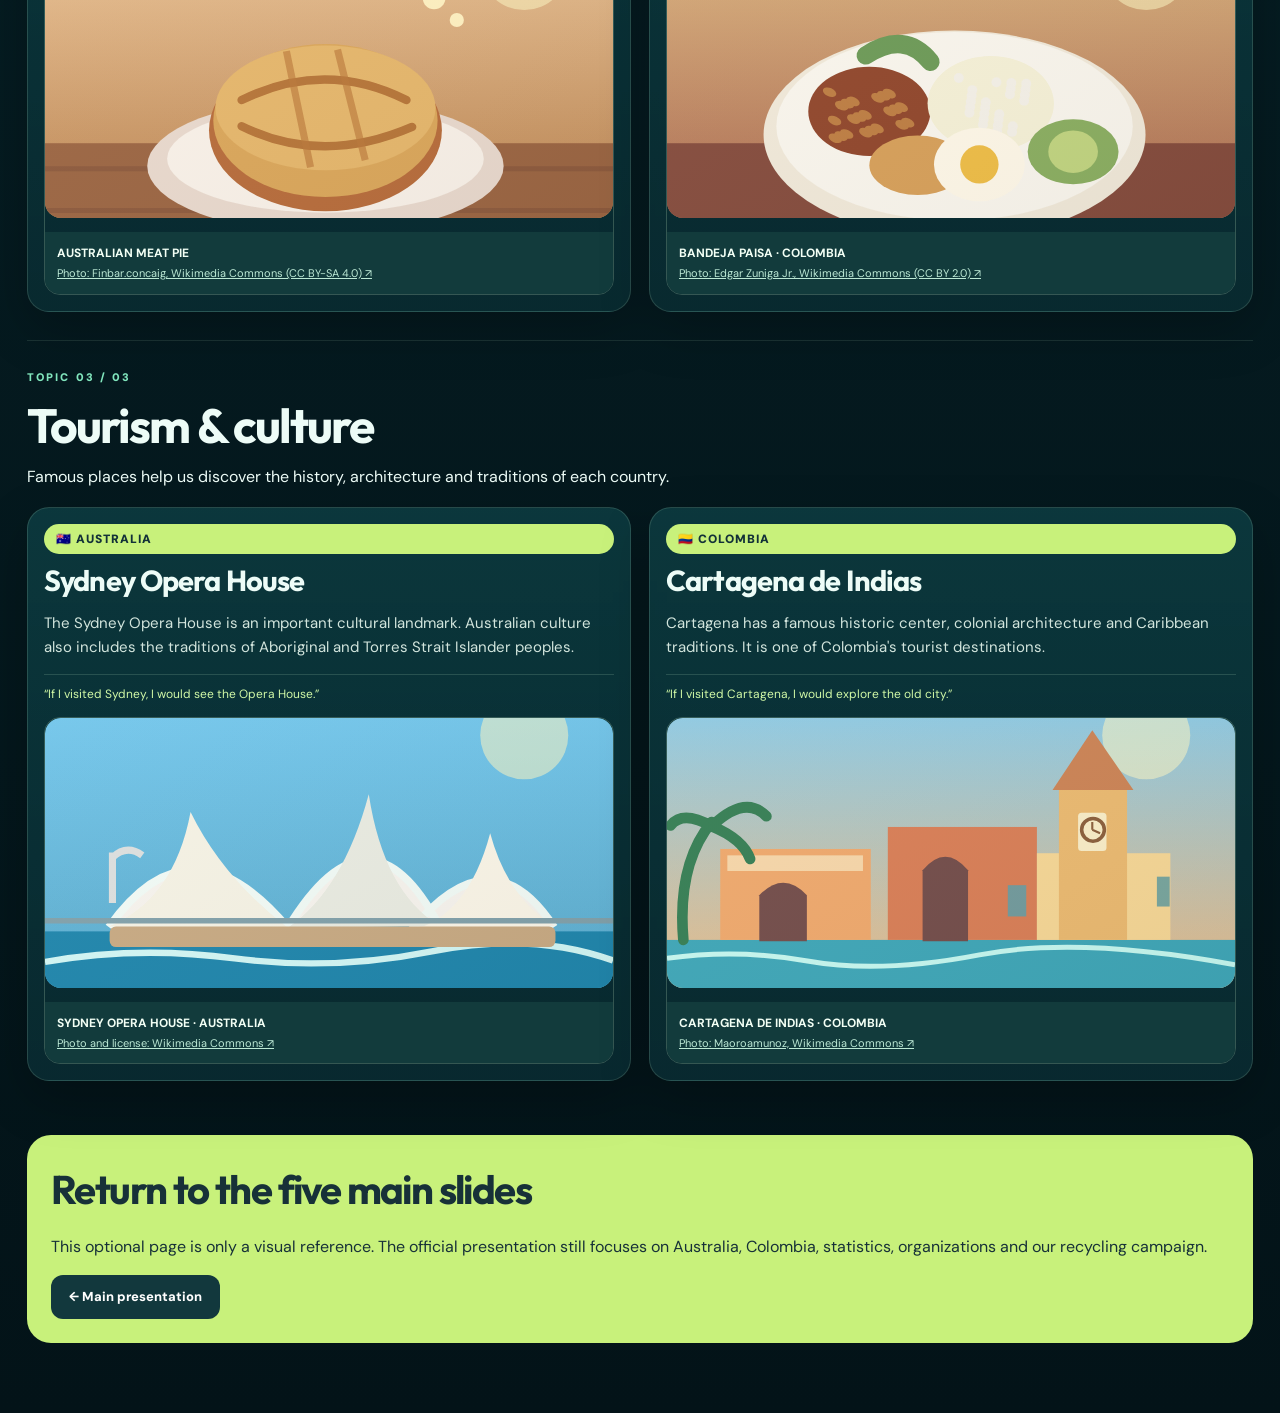
==== commit ce3d18e8: "Make optional visual page use just three matching photo-backed topics for both countries" ====
--- a/support-gallery.html
+++ b/support-gallery.html
@@ -4,159 +4,70 @@
   <meta charset="UTF-8" />
   <meta name="viewport" content="width=device-width, initial-scale=1.0" />
   <meta name="theme-color" content="#0a2027" />
-  <meta name="description" content="Extra visual support for the final English presentation: Australia and Colombia by similar themes." />
-  <title>Extra Visual Support · Australia × Colombia</title>
-  <link rel="preconnect" href="https://fonts.googleapis.com" />
-  <link rel="preconnect" href="https://fonts.gstatic.com" crossorigin />
-  <link href="https://fonts.googleapis.com/css2?family=Manrope:wght@400;500;700;800&family=Outfit:wght@600;700;800;900&display=swap" rel="stylesheet" />
+  <meta name="description" content="Optional visual support comparing the same three topics in Australia and Colombia." />
+  <title>Three Shared Topics | Australia × Colombia</title>
+  <link rel="icon" href="assets/favicon.svg" type="image/svg+xml" />
   <link rel="stylesheet" href="styles.css" />
+  <script src="assets/photo-loader.js" defer></script>
 </head>
 <body class="support-page-body">
   <main class="support-page page-width">
     <header class="support-hero">
-      <p class="eyebrow"><span class="section-number">EXTRA PAGE</span> VISUAL SUPPORT FOR THE ORAL PRESENTATION</p>
-      <h1>Australia & Colombia<br /><span class="colored">through similar themes</span></h1>
-      <p class="section-subtitle">This page is not part of the five main slides. It is only a visual support page in case the team wants extra examples while speaking about culture, tourism, gastronomy, fauna, and flora.</p>
-      <div class="support-actions">
-        <a href="index.html" class="ghost-btn">← Back to the main presentation</a>
-        <a href="#fauna" class="accent-btn">Open the themes ↓</a>
-      </div>
+      <p class="eyebrow"><span class="section-number">OPTIONAL SUPPORT</span> AUSTRALIA × COLOMBIA</p>
+      <h1>Two countries.<br /><span class="colored">The same three topics.</span></h1>
+      <p class="section-subtitle">This reference page is separate from the five official slides. Each topic shows Australia and Colombia side by side, with the picture under the explanation.</p>
+      <div class="support-actions"><a href="index.html" class="ghost-btn">← Back to the main presentation</a><a href="#nature" class="accent-btn">Explore the comparisons ↓</a></div>
     </header>
-
-    <section class="support-theme" id="fauna">
-      <div class="support-heading">
-        <p class="eyebrow">SIMILAR TOPIC 01</p>
-        <h2>Fauna & flora</h2>
-        <p>Talk about biodiversity, native animals and representative plants.</p>
-      </div>
+    <section class="support-theme" id="nature">
+      <div class="support-heading"><p class="eyebrow">TOPIC 01 / 03</p><h2>Wildlife & nature</h2><p>Different native animals and ecosystems. Both countries must protect biodiversity.</p></div>
       <div class="theme-grid">
         <article class="theme-card">
-          <div class="theme-country">🇦🇺 Australia</div>
-          <img class="topic-image" data-commons-query="Koala Australia eucalyptus" alt="Koala on a tree in Australia" loading="lazy" />
-          <h3>Koalas, kangaroos and golden wattle</h3>
-          <p>Australia is famous for animals such as koalas and kangaroos. The golden wattle is its national floral emblem.</p>
-          <p class="mini-script">You can say: “Australia has unique wildlife and protected natural habitats.”</p>
+          <div class="theme-country">🇦🇺 AUSTRALIA</div>
+          <div class="theme-card-content"><h3>Koalas and eucalyptus forests</h3><p>Australia has famous native animals such as koalas and kangaroos. Koalas depend on suitable habitats and eucalyptus trees.</p><p class="mini-script">“If we protect native habitats, wildlife will have a safer future.”</p></div>
+          <figure class="topic-picture"><img src="assets/au-nature.svg" data-commons-title="Koala in Taronga Zoo, Australia.jpg" alt="Koala in eucalyptus habitat in Australia" loading="lazy" /><figcaption><strong>KOALA · AUSTRALIA</strong><a target="_blank" rel="noopener noreferrer" href="https://commons.wikimedia.org/wiki/File:Koala_in_Taronga_Zoo,_Australia.jpg">Photo: Yimhaa, Wikimedia Commons (CC0) ↗</a></figcaption></figure>
         </article>
         <article class="theme-card">
-          <div class="theme-country">🇨🇴 Colombia</div>
-          <img class="topic-image" data-commons-query="Cattleya trianae Colombia orchid" alt="Cattleya trianae orchid from Colombia" loading="lazy" />
-          <h3>Bird diversity and the Cattleya orchid</h3>
-          <p>Colombia is one of the most biodiverse countries in the world. It is known for many bird species and the national flower, the Cattleya trianae orchid.</p>
-          <p class="mini-script">You can say: “Colombia stands out for its biodiversity and beautiful ecosystems.”</p>
+          <div class="theme-country">🇨🇴 COLOMBIA</div>
+          <div class="theme-card-content"><h3>Andean bears and mountain forests</h3><p>The spectacled bear lives in the Andes, including Colombia. The country's forests and native plants need conservation.</p><p class="mini-script">“If we protect forests, native animals will have safer homes.”</p></div>
+          <figure class="topic-picture"><img src="assets/co-nature.svg" data-commons-title="Tremarctos ornatus 165975083.jpg" alt="Spectacled bear in Colombia" loading="lazy" /><figcaption><strong>SPECTACLED BEAR · COLOMBIA</strong><a target="_blank" rel="noopener noreferrer" href="https://commons.wikimedia.org/wiki/File:Tremarctos_ornatus_165975083.jpg">Photo: Jonathan Candil Méndez, Wikimedia Commons (CC BY 4.0) ↗</a></figcaption></figure>
         </article>
       </div>
     </section>
-
     <section class="support-theme" id="food">
-      <div class="support-heading">
-        <p class="eyebrow">SIMILAR TOPIC 02</p>
-        <h2>Gastronomy</h2>
-        <p>Talk about traditional food and what people usually eat.</p>
-      </div>
+      <div class="support-heading"><p class="eyebrow">TOPIC 02 / 03</p><h2>Gastronomy</h2><p>Each country has traditional dishes connected to daily life and cultural identity.</p></div>
       <div class="theme-grid">
         <article class="theme-card">
-          <div class="theme-country">🇦🇺 Australia</div>
-          <img class="topic-image" data-commons-query="Australian meat pie food" alt="Australian meat pie" loading="lazy" />
-          <h3>Meat pies and lamingtons</h3>
-          <p>Australians often enjoy meat pies as a popular savory food, and lamingtons are a classic sweet dessert.</p>
-          <p class="mini-script">You can say: “You should try a traditional meat pie in Australia.”</p>
+          <div class="theme-country">🇦🇺 AUSTRALIA</div>
+          <div class="theme-card-content"><h3>Meat pies and lamingtons</h3><p>Meat pies are a well-known savory food in Australia. Lamingtons are a popular sweet dessert.</p><p class="mini-script">“You should try an Australian meat pie.”</p></div>
+          <figure class="topic-picture"><img src="assets/au-food.svg" data-commons-title="Aussie meat pie.jpg" alt="A traditional Australian meat pie" loading="lazy" /><figcaption><strong>AUSTRALIAN MEAT PIE</strong><a target="_blank" rel="noopener noreferrer" href="https://commons.wikimedia.org/wiki/File:Aussie_meat_pie.jpg">Photo: Finbar.concaig, Wikimedia Commons (CC BY-SA 4.0) ↗</a></figcaption></figure>
         </article>
         <article class="theme-card">
-          <div class="theme-country">🇨🇴 Colombia</div>
-          <img class="topic-image" data-commons-query="Bandeja paisa Colombia food" alt="Bandeja paisa from Colombia" loading="lazy" />
-          <h3>Arepas, bandeja paisa and coffee</h3>
-          <p>Colombian food is very diverse. Many people enjoy arepas, bandeja paisa, and Colombian coffee.</p>
-          <p class="mini-script">You can say: “Colombian gastronomy is varied and very traditional.”</p>
+          <div class="theme-country">🇨🇴 COLOMBIA</div>
+          <div class="theme-card-content"><h3>Arepas and bandeja paisa</h3><p>Colombian gastronomy is diverse. Arepas, bandeja paisa and coffee are examples of popular regional food and drink.</p><p class="mini-script">“You should try a Colombian arepa.”</p></div>
+          <figure class="topic-picture"><img src="assets/co-food.svg" data-commons-title="Bandeja Paisa (Bogotá).jpg" alt="Traditional bandeja paisa from Colombia" loading="lazy" /><figcaption><strong>BANDEJA PAISA · COLOMBIA</strong><a target="_blank" rel="noopener noreferrer" href="https://commons.wikimedia.org/wiki/File:Bandeja_Paisa_(Bogot%C3%A1).jpg">Photo: Edgar Zuniga Jr., Wikimedia Commons (CC BY 2.0) ↗</a></figcaption></figure>
         </article>
       </div>
     </section>
-
     <section class="support-theme" id="tourism">
-      <div class="support-heading">
-        <p class="eyebrow">SIMILAR TOPIC 03</p>
-        <h2>Tourist places</h2>
-        <p>Talk about iconic landmarks and destinations.</p>
-      </div>
+      <div class="support-heading"><p class="eyebrow">TOPIC 03 / 03</p><h2>Tourism & culture</h2><p>Famous places help us discover the history, architecture and traditions of each country.</p></div>
       <div class="theme-grid">
         <article class="theme-card">
-          <div class="theme-country">🇦🇺 Australia</div>
-          <img class="topic-image" data-commons-query="Sydney Opera House harbour Australia" alt="Sydney Opera House" loading="lazy" />
-          <h3>Sydney Opera House and the Great Ocean Road</h3>
-          <p>The Sydney Opera House is one of the most famous places in Australia. Another popular destination is the Great Ocean Road.</p>
-          <p class="mini-script">You can say: “Australia attracts visitors with its coastal views and famous architecture.”</p>
+          <div class="theme-country">🇦🇺 AUSTRALIA</div>
+          <div class="theme-card-content"><h3>Sydney Opera House</h3><p>The Sydney Opera House is an important cultural landmark. Australian culture also includes the traditions of Aboriginal and Torres Strait Islander peoples.</p><p class="mini-script">“If I visited Sydney, I would see the Opera House.”</p></div>
+          <figure class="topic-picture"><img src="assets/au-tourism.svg" data-commons-title="Sydney opera house side view.jpg" alt="Sydney Opera House, Australia" loading="lazy" /><figcaption><strong>SYDNEY OPERA HOUSE · AUSTRALIA</strong><a target="_blank" rel="noopener noreferrer" href="https://commons.wikimedia.org/wiki/File:Sydney_opera_house_side_view.jpg">Photo and license: Wikimedia Commons ↗</a></figcaption></figure>
         </article>
         <article class="theme-card">
-          <div class="theme-country">🇨🇴 Colombia</div>
-          <img class="topic-image" data-commons-query="Cartagena de Indias Colombia city" alt="Cartagena de Indias in Colombia" loading="lazy" />
-          <h3>Cartagena and Monserrate</h3>
-          <p>Cartagena is a historic tourist destination, and Monserrate is one of the best-known places in Bogotá.</p>
-          <p class="mini-script">You can say: “Colombia offers historic, cultural and mountain destinations.”</p>
+          <div class="theme-country">🇨🇴 COLOMBIA</div>
+          <div class="theme-card-content"><h3>Cartagena de Indias</h3><p>Cartagena has a famous historic center, colonial architecture and Caribbean traditions. It is one of Colombia's tourist destinations.</p><p class="mini-script">“If I visited Cartagena, I would explore the old city.”</p></div>
+          <figure class="topic-picture"><img src="assets/co-tourism.svg" data-commons-title="Cartagena de Indias.jpg" alt="Cartagena historic city, Colombia" loading="lazy" /><figcaption><strong>CARTAGENA DE INDIAS · COLOMBIA</strong><a target="_blank" rel="noopener noreferrer" href="https://commons.wikimedia.org/wiki/File:Cartagena_de_Indias.jpg">Photo: Maoroamunoz, Wikimedia Commons ↗</a></figcaption></figure>
         </article>
       </div>
     </section>
-
-    <section class="support-theme" id="culture">
-      <div class="support-heading">
-        <p class="eyebrow">SIMILAR TOPIC 04</p>
-        <h2>Culture & traditions</h2>
-        <p>Talk about cultural identity, traditions and celebrations.</p>
-      </div>
-      <div class="theme-grid">
-        <article class="theme-card">
-          <div class="theme-country">🇦🇺 Australia</div>
-          <img class="topic-image" data-commons-query="Aboriginal dance Australia culture" alt="Aboriginal dancers in Australia" loading="lazy" />
-          <h3>First Nations traditions</h3>
-          <p>Australia has rich First Nations traditions, languages and cultural expressions that are important to national identity.</p>
-          <p class="mini-script">You can say: “Australia is multicultural and it values its First Nations cultures.”</p>
-        </article>
-        <article class="theme-card">
-          <div class="theme-country">🇨🇴 Colombia</div>
-          <img class="topic-image" data-commons-query="Barranquilla carnival Marimondas Colombia" alt="Barranquilla Carnival in Colombia" loading="lazy" />
-          <h3>Carnival and cultural diversity</h3>
-          <p>Colombia is known for its musical and cultural diversity, including celebrations such as the Barranquilla Carnival.</p>
-          <p class="mini-script">You can say: “Colombia expresses its cultural diversity through music, festivals and traditions.”</p>
-        </article>
-      </div>
-    </section>
-
     <section class="support-note">
-      <h2>How should we use this page?</h2>
-      <ul>
-        <li>Use it only if you need extra examples while speaking.</li>
-        <li>Do not replace the five main slides.</li>
-        <li>Open it before or after the presentation if your teacher asks for more context.</li>
-      </ul>
-      <a href="index.html" class="accent-btn">Return to the main presentation</a>
+      <h2>Return to the five main slides</h2>
+      <p>This optional page is only a visual reference. The official presentation still focuses on Australia, Colombia, statistics, organizations and our recycling campaign.</p>
+      <a href="index.html" class="accent-btn">← Main presentation</a>
     </section>
   </main>
-
-<script>
-(() => {
-  const imgs=Array.from(document.querySelectorAll("img[data-commons-query]"));
-  const fallback=(img)=>{
-    const key=img.alt.toLowerCase();
-    const icon=/koala/.test(key)?"🐨":/orchid/.test(key)?"🌸":/meat pie/.test(key)?"🥧":/bandeja/.test(key)?"🍲":/sydney/.test(key)?"🎭":/cartagena/.test(key)?"🏛️":/dancers/.test(key)?"🎨":"🎉";
-    const label=img.alt.replace(/[&<>"]/g,"");
-    const svg='<svg xmlns="http://www.w3.org/2000/svg" width="700" height="420" viewBox="0 0 700 420"><rect width="700" height="420" fill="#0e4141"/><circle cx="560" cy="70" r="200" fill="#2b6260"/><text x="350" y="200" font-size="95" text-anchor="middle">'+icon+'</text><text x="350" y="273" font-family="Arial,sans-serif" fill="#edfff0" font-weight="700" font-size="25" text-anchor="middle">'+label+'</text></svg>';
-    img.src="data:image/svg+xml;charset=utf-8,"+encodeURIComponent(svg);
-  };
-  imgs.forEach((img)=>{
-    fallback(img);
-    const query=img.dataset.commonsQuery;
-    const params=new URLSearchParams({action:"query",format:"json",origin:"*",generator:"search",gsrnamespace:"6",gsrlimit:"8",gsrsearch:query,prop:"imageinfo",iiprop:"url|mime",iiurlwidth:"750"});
-    fetch("https://commons.wikimedia.org/w/api.php?"+params,{signal:AbortSignal.timeout(8000)})
-      .then(r=>{if(!r.ok)throw Error("commons unavailable");return r.json()})
-      .then(j=>{
-        const photos=Object.values(j.query?.pages||{}).filter(p=>p.imageinfo?.[0]?.thumburl && /image\/(jpeg|png|webp)/.test(p.imageinfo[0].mime||""));
-        if(!photos.length)return;
-        const file=photos[0], info=file.imageinfo[0];
-        img.onerror=()=>{img.onerror=null;fallback(img)};
-        img.src=info.thumburl;
-        const credit=document.createElement("a");credit.href=info.descriptionurl;credit.target="_blank";credit.rel="noopener noreferrer";credit.textContent="View photo source and license ↗";credit.className="gallery-credit";
-        img.insertAdjacentElement("afterend",credit);
-      }).catch(()=>{});
-  });
-})();
-</script>
 </body>
 </html>
--- a/styles.css
+++ b/styles.css
@@ -73,3 +73,40 @@
 @media (max-width: 900px){.theme-grid{grid-template-columns:1fr}.theme-card img{height:230px}}
 /* Accessible fallback and source credits for supporting visual comparisons. */
 .gallery-credit{display:inline-block;color:#c9ef91;font-size:12px;font-weight:800;padding:4px 0 9px}
+
+
+/* THREE MATCHING COUNTRY TOPICS: wildlife, food and tourism/culture */
+.topic-map{grid-column:span 12;min-height:210px;display:grid;grid-template-columns:minmax(190px,1fr) minmax(260px,2.5fr) minmax(125px,.65fr);align-items:center;gap:18px}
+.topic-map .card-top{margin:0}
+.topic-map iframe{height:178px;margin:0}
+.topic-map>.text-link{font-size:12px;align-self:center}
+.topic-trio-heading{grid-column:1/-1;display:flex;align-items:center;justify-content:space-between;gap:15px;padding:8px 5px 1px;color:#eaffeb}
+.topic-trio-heading strong{font:800 clamp(22px,2.4vw,32px)/1.15 var(--display);letter-spacing:-.035em}
+.topic-trio-heading span{color:#aee0cc;font-size:12px}
+.info-card.country-topic{grid-column:span 4;display:flex;flex-direction:column;gap:10px;min-height:430px;padding:18px;background:linear-gradient(160deg,#123d40 0%,#082c36 100%)}
+.country-topic .topic-label{display:flex;align-items:start;justify-content:space-between;gap:8px}
+.country-topic .topic-label span{font:800 clamp(19px,1.65vw,24px)/1.15 var(--display);letter-spacing:-.03em;color:#f3fff2}
+.country-topic .topic-label small{font-size:10px;font-weight:900;color:var(--lime);white-space:nowrap}
+.country-topic>p{margin:1px 0;font-size:13px;line-height:1.55}
+.country-topic .topic-spoken{font-weight:800;color:#c9fa9a;font-size:12px}
+.country-topic .topic-picture{margin:auto 0 0;border:1px solid #d4fbd23b;border-radius:15px;overflow:hidden;background:#194f52}
+.country-topic .topic-picture img{width:100%;height:190px;object-fit:cover;display:block;background:#194f52}
+.country-topic .topic-picture figcaption{padding:10px 11px;display:grid;gap:3px;background:#0d363b}
+.country-topic .topic-picture figcaption strong{font-size:10px;letter-spacing:.08em;color:#ecffdf}
+.country-topic .topic-picture figcaption a{color:#a7dfd1;font-size:10px;line-height:1.35;text-decoration:none}
+.country-topic .topic-picture figcaption a:hover{text-decoration:underline}
+.country-eco-note{grid-column:1/-1;padding:18px 22px;border:1px solid #b7f5a64a;border-radius:16px;background:#b7ed9a12;color:#cce6de;font-size:14px;line-height:1.6}
+.country-eco-note strong{color:#bff489}
+.country-eco-note span{color:#e6ffd5;font-weight:800;margin-left:5px}
+.country-eco-note a{color:#bbf0d3}
+.support-page-body .theme-card{display:flex;flex-direction:column;min-height:420px}
+.support-page-body .theme-card .theme-card-content{min-height:136px}
+.support-page-body .theme-card .topic-picture{margin:auto 0 0;border:1px solid #bfe7c13e;border-radius:16px;overflow:hidden}
+.support-page-body .theme-card .topic-picture img{display:block;width:100%;height:270px;object-fit:cover;background:#174b50}
+.support-page-body .theme-card .topic-picture figcaption{display:grid;gap:3px;padding:12px;background:#123b3c}
+.support-page-body .theme-card .topic-picture figcaption strong{font-size:12px;color:#f2fff5}
+.support-page-body .theme-card .topic-picture figcaption a{font-size:11px;color:#bce9d5}
+.support-page-body .theme-card p.mini-script{font-size:12px;color:#d1f9a7}
+@media(max-width:980px){.topic-map{grid-template-columns:1fr 2fr}.topic-map .card-top{grid-column:1}.topic-map iframe{grid-column:2;grid-row:1/3}.topic-map>.text-link{grid-column:1}.info-card.country-topic{grid-column:span 6}.topic-trio-heading span{display:none}}
+@media(max-width:640px){.topic-map{grid-template-columns:1fr;gap:12px}.topic-map .card-top,.topic-map iframe,.topic-map>.text-link{grid-column:1;grid-row:auto}.topic-map iframe{height:190px}.info-card.country-topic{grid-column:span 12;min-height:unset}.topic-trio-heading strong{font-size:26px}.country-topic .topic-picture img{height:220px}.support-page-body .theme-card .topic-picture img{height:220px}}
+@media print{.country-topic .topic-picture img{max-height:150px}.topic-map iframe{display:none}}
